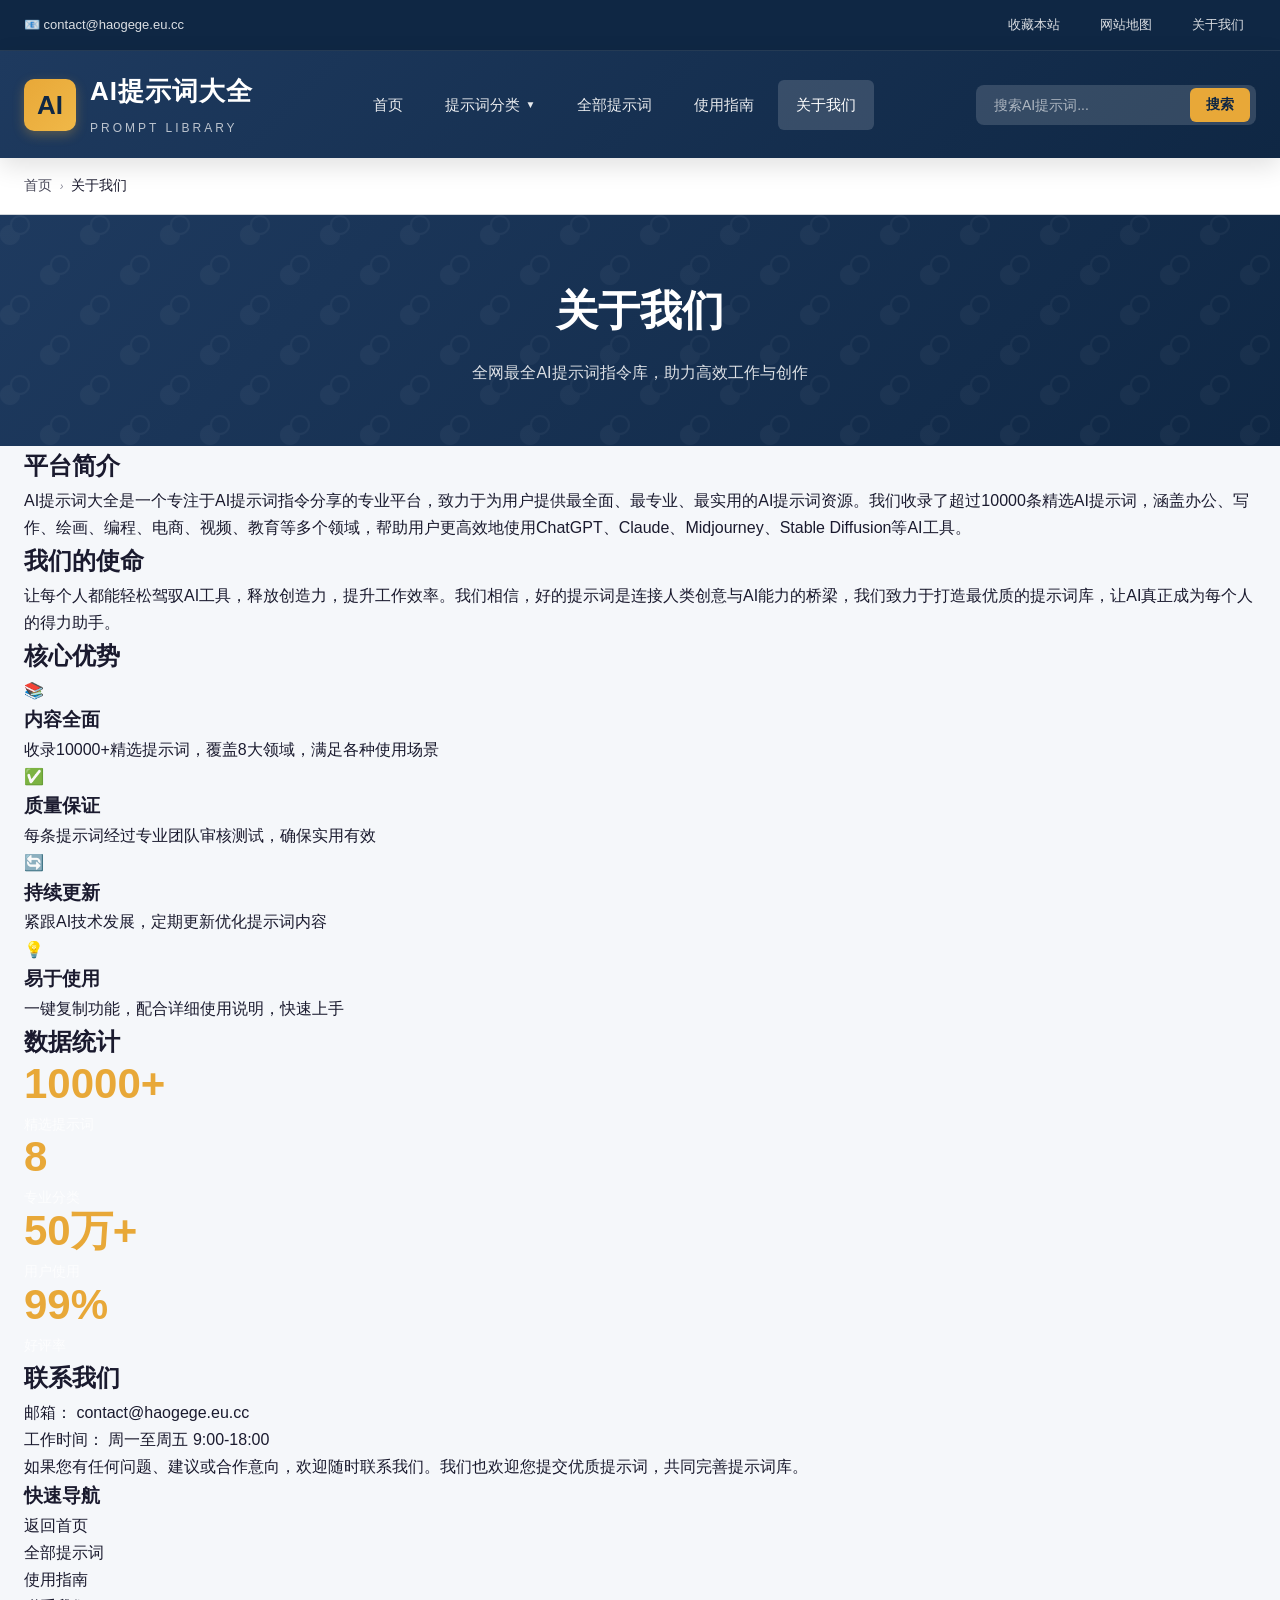
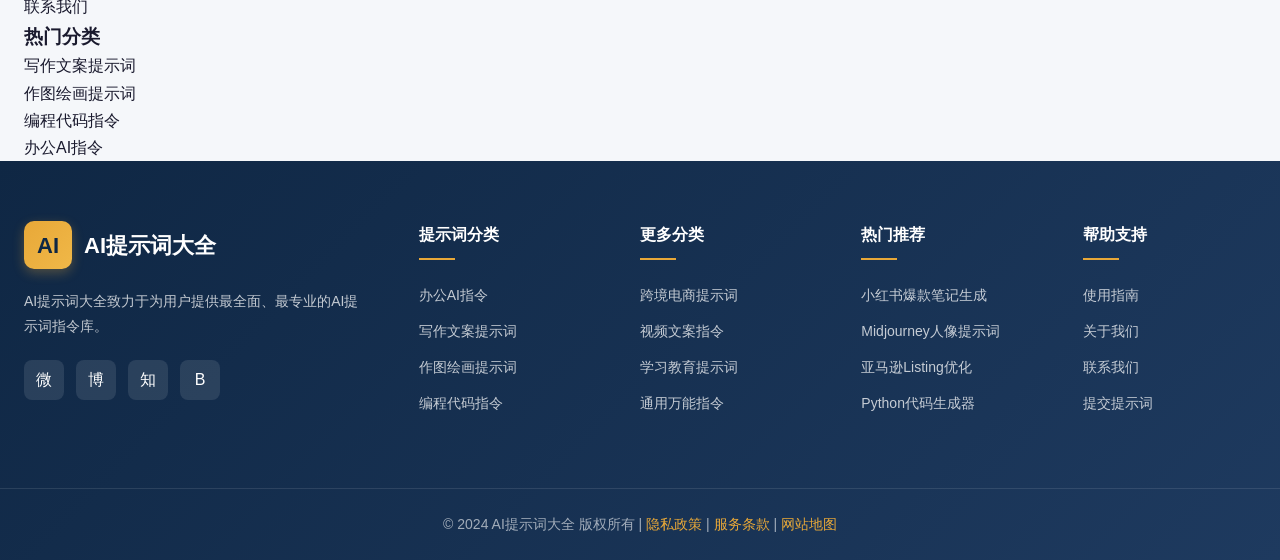
==== about.html @ a2c7ab74 "Add files via upload" ====
<!DOCTYPE html>
<html lang="zh-CN">
<head>
    <meta charset="UTF-8">
    <meta name="viewport" content="width=device-width, initial-scale=1.0">
    <meta name="description" content="关于AI提示词大全 - 全网最全AI指令库，致力于为用户提供最全面、最专业的AI提示词指令，助力高效工作与创作。">
    <meta name="keywords" content="AI提示词大全,关于我们,AI指令库,AI工具">
    <meta name="author" content="AI提示词大全">
    <meta name="robots" content="index, follow">
    <link rel="canonical" href="https://haogege.eu.cc/about.html">
    <title>关于我们 - AI提示词大全</title>
    <link rel="stylesheet" href="css/style.css">
    <link rel="icon" type="image/x-icon" href="favicon.ico">
</head>
<body>
    <div class="top-bar">
        <div class="container">
            <div class="top-bar-left">
                <span>📧 contact@haogege.eu.cc</span>

            </div>
            <div class="top-bar-right">
                <a href="#">收藏本站</a>
                <a href="sitemap.xml">网站地图</a>
                <a href="about.html">关于我们</a>
            </div>
        </div>
    </div>

    <header class="header">
        <div class="header-main">
            <div class="container">
                <a href="index.html" class="logo">
                    <div class="logo-icon">AI</div>
                    <div class="logo-text">
                        <h1>AI提示词大全</h1>
                        <span>PROMPT LIBRARY</span>
                    </div>
                </a>
                <nav>
                    <ul class="main-nav">
                        <li><a href="index.html">首页</a></li>
                        <li>
                            <a href="#">提示词分类 <i>▼</i></a>
                            <ul class="dropdown-menu">
                                <li><a href="category-office.html">办公AI指令</a></li>
                                <li><a href="category-writing.html">写作文案提示词</a></li>
                                <li><a href="category-image.html">作图绘画提示词</a></li>
                                <li><a href="category-code.html">编程代码指令</a></li>
                                <li><a href="category-ecommerce.html">跨境电商提示词</a></li>
                                <li><a href="category-video.html">视频文案指令</a></li>
                                <li><a href="category-education.html">学习教育提示词</a></li>
                                <li><a href="category-general.html">通用万能指令</a></li>
                            </ul>
                        </li>
                        <li><a href="prompts.html">全部提示词</a></li>
                        <li><a href="guide.html">使用指南</a></li>
                        <li><a href="about.html" class="active">关于我们</a></li>
                    </ul>
                </nav>
                <div class="header-search">
                    <input type="text" placeholder="搜索AI提示词..." id="headerSearch">
                    <button type="button">搜索</button>
                </div>
                <button class="mobile-toggle" id="mobileToggle">☰</button>
            </div>
        </div>
    </header>

    <nav class="breadcrumb">
        <div class="container">
            <ul class="breadcrumb-list">
                <li><a href="index.html">首页</a> <i>›</i></li>
                <li class="active">关于我们</li>
            </ul>
        </div>
    </nav>

    <section class="page-header">
        <div class="container">
            <h1 class="page-title">关于我们</h1>
            <p class="page-desc">全网最全AI提示词指令库，助力高效工作与创作</p>
        </div>
    </section>

    <section class="content-section">
        <div class="container">
            <div class="content-wrapper">
                <div class="content-main">
                    <article class="content-article">
                        <section class="article-block">
                            <h2>平台简介</h2>
                            <p>AI提示词大全是一个专注于AI提示词指令分享的专业平台，致力于为用户提供最全面、最专业、最实用的AI提示词资源。我们收录了超过10000条精选AI提示词，涵盖办公、写作、绘画、编程、电商、视频、教育等多个领域，帮助用户更高效地使用ChatGPT、Claude、Midjourney、Stable Diffusion等AI工具。</p>
                        </section>

                        <section class="article-block">
                            <h2>我们的使命</h2>
                            <p>让每个人都能轻松驾驭AI工具，释放创造力，提升工作效率。我们相信，好的提示词是连接人类创意与AI能力的桥梁，我们致力于打造最优质的提示词库，让AI真正成为每个人的得力助手。</p>
                        </section>

                        <section class="article-block">
                            <h2>核心优势</h2>
                            <div class="feature-grid">
                                <div class="feature-item">
                                    <div class="feature-icon">📚</div>
                                    <h3>内容全面</h3>
                                    <p>收录10000+精选提示词，覆盖8大领域，满足各种使用场景</p>
                                </div>
                                <div class="feature-item">
                                    <div class="feature-icon">✅</div>
                                    <h3>质量保证</h3>
                                    <p>每条提示词经过专业团队审核测试，确保实用有效</p>
                                </div>
                                <div class="feature-item">
                                    <div class="feature-icon">🔄</div>
                                    <h3>持续更新</h3>
                                    <p>紧跟AI技术发展，定期更新优化提示词内容</p>
                                </div>
                                <div class="feature-item">
                                    <div class="feature-icon">💡</div>
                                    <h3>易于使用</h3>
                                    <p>一键复制功能，配合详细使用说明，快速上手</p>
                                </div>
                            </div>
                        </section>

                        <section class="article-block">
                            <h2>数据统计</h2>
                            <div class="stats-grid">
                                <div class="stat-card">
                                    <div class="stat-number">10000+</div>
                                    <div class="stat-label">精选提示词</div>
                                </div>
                                <div class="stat-card">
                                    <div class="stat-number">8</div>
                                    <div class="stat-label">专业分类</div>
                                </div>
                                <div class="stat-card">
                                    <div class="stat-number">50万+</div>
                                    <div class="stat-label">用户使用</div>
                                </div>
                                <div class="stat-card">
                                    <div class="stat-number">99%</div>
                                    <div class="stat-label">好评率</div>
                                </div>
                            </div>
                        </section>

                        <section class="article-block">
                            <h2>联系我们</h2>
                            <div class="contact-info">
                                <div class="contact-item">
                                    <span class="contact-label">邮箱：</span>
                                    <span>contact@haogege.eu.cc</span>
                                </div>

                                <div class="contact-item">
                                    <span class="contact-label">工作时间：</span>
                                    <span>周一至周五 9:00-18:00</span>
                                </div>
                            </div>
                            <p>如果您有任何问题、建议或合作意向，欢迎随时联系我们。我们也欢迎您提交优质提示词，共同完善提示词库。</p>
                        </section>
                    </article>
                </div>
                <aside class="content-sidebar">
                    <div class="sidebar-block">
                        <h3>快速导航</h3>
                        <ul class="quick-nav">
                            <li><a href="index.html">返回首页</a></li>
                            <li><a href="prompts.html">全部提示词</a></li>
                            <li><a href="guide.html">使用指南</a></li>
                            <li><a href="contact.html">联系我们</a></li>
                        </ul>
                    </div>
                    <div class="sidebar-block">
                        <h3>热门分类</h3>
                        <ul class="hot-list">
                            <li><a href="category-writing.html">写作文案提示词</a></li>
                            <li><a href="category-image.html">作图绘画提示词</a></li>
                            <li><a href="category-code.html">编程代码指令</a></li>
                            <li><a href="category-office.html">办公AI指令</a></li>
                        </ul>
                    </div>
                </aside>
            </div>
        </div>
    </section>

    <footer class="footer">
        <div class="footer-top">
            <div class="container">
                <div class="footer-grid">
                    <div class="footer-brand">
                        <div class="footer-logo">
                            <div class="logo-icon">AI</div>
                            <span class="logo-text">AI提示词大全</span>
                        </div>
                        <p>AI提示词大全致力于为用户提供最全面、最专业的AI提示词指令库。</p>
                        <div class="footer-social">
                            <a href="#" title="微信">微</a>
                            <a href="#" title="微博">博</a>
                            <a href="#" title="知乎">知</a>
                            <a href="#" title="B站">B</a>
                        </div>
                    </div>
                    <div class="footer-column">
                        <h4>提示词分类</h4>
                        <ul>
                            <li><a href="category-office.html">办公AI指令</a></li>
                            <li><a href="category-writing.html">写作文案提示词</a></li>
                            <li><a href="category-image.html">作图绘画提示词</a></li>
                            <li><a href="category-code.html">编程代码指令</a></li>
                        </ul>
                    </div>
                    <div class="footer-column">
                        <h4>更多分类</h4>
                        <ul>
                            <li><a href="category-ecommerce.html">跨境电商提示词</a></li>
                            <li><a href="category-video.html">视频文案指令</a></li>
                            <li><a href="category-education.html">学习教育提示词</a></li>
                            <li><a href="category-general.html">通用万能指令</a></li>
                        </ul>
                    </div>
                    <div class="footer-column">
                        <h4>热门推荐</h4>
                        <ul>
                            <li><a href="detail.html">小红书爆款笔记生成</a></li>
                            <li><a href="detail.html">Midjourney人像提示词</a></li>
                            <li><a href="detail.html">亚马逊Listing优化</a></li>
                            <li><a href="detail.html">Python代码生成器</a></li>
                        </ul>
                    </div>
                    <div class="footer-column">
                        <h4>帮助支持</h4>
                        <ul>
                            <li><a href="guide.html">使用指南</a></li>
                            <li><a href="about.html">关于我们</a></li>
                            <li><a href="contact.html">联系我们</a></li>
                            <li><a href="#">提交提示词</a></li>
                        </ul>
                    </div>
                </div>
            </div>
        </div>
        <div class="footer-bottom">
            <div class="container">
                <p>© 2024 AI提示词大全 版权所有 | <a href="#">隐私政策</a> | <a href="#">服务条款</a> | <a href="sitemap.xml">网站地图</a></p>
            </div>
        </div>
    </footer>

    <div class="mobile-menu" id="mobileMenu">
        <div class="mobile-menu-header">
            <span class="logo-text">AI提示词大全</span>
            <button class="mobile-menu-close" id="mobileClose">✕</button>
        </div>
        <nav class="mobile-menu-nav">
            <ul>
                <li><a href="index.html">首页</a></li>
                <li><a href="category-office.html">办公AI指令</a></li>
                <li><a href="category-writing.html">写作文案提示词</a></li>
                <li><a href="category-image.html">作图绘画提示词</a></li>
                <li><a href="category-code.html">编程代码指令</a></li>
                <li><a href="category-ecommerce.html">跨境电商提示词</a></li>
                <li><a href="category-video.html">视频文案指令</a></li>
                <li><a href="category-education.html">学习教育提示词</a></li>
                <li><a href="category-general.html">通用万能指令</a></li>
            </ul>
        </nav>
    </div>
    <div class="mobile-overlay" id="mobileOverlay"></div>

    <button class="back-to-top" id="backToTop">↑</button>
    <div class="copy-toast" id="copyToast">复制成功！</div>

    <script src="js/main.js"></script>
</body>
</html>
---- css/style.css ----
* {
    margin: 0;
    padding: 0;
    box-sizing: border-box;
}

:root {
    --primary-color: #1e3a5f;
    --primary-dark: #0f2744;
    --primary-light: #2d5a8a;
    --accent-color: #e8a838;
    --accent-hover: #f0b848;
    --text-dark: #1a1a2e;
    --text-medium: #4a4a5a;
    --text-light: #7a7a8a;
    --bg-white: #ffffff;
    --bg-light: #f5f7fa;
    --bg-gray: #e8ecf0;
    --border-color: #d0d5da;
    --success-color: #28a745;
    --shadow-sm: 0 2px 4px rgba(0,0,0,0.08);
    --shadow-md: 0 4px 12px rgba(0,0,0,0.1);
    --shadow-lg: 0 8px 24px rgba(0,0,0,0.12);
    --shadow-xl: 0 16px 40px rgba(0,0,0,0.15);
    --transition: all 0.3s ease;
}

html {
    scroll-behavior: smooth;
}

body {
    font-family: 'Microsoft YaHei', 'PingFang SC', 'Helvetica Neue', Arial, sans-serif;
    line-height: 1.7;
    color: var(--text-dark);
    background: var(--bg-light);
}

a {
    text-decoration: none;
    color: inherit;
    transition: var(--transition);
}

ul {
    list-style: none;
}

img {
    max-width: 100%;
    height: auto;
}

.container {
    max-width: 1320px;
    margin: 0 auto;
    padding: 0 24px;
}

.container-fluid {
    max-width: 100%;
    padding: 0 32px;
}

/* ========== 顶部导航 ========== */
.top-bar {
    background: var(--primary-dark);
    padding: 10px 0;
    border-bottom: 1px solid rgba(255,255,255,0.1);
}

.top-bar .container {
    display: flex;
    justify-content: space-between;
    align-items: center;
}

.top-bar-left {
    display: flex;
    gap: 32px;
}

.top-bar-left span {
    color: rgba(255,255,255,0.85);
    font-size: 13px;
    display: flex;
    align-items: center;
    gap: 8px;
}

.top-bar-left i {
    color: var(--accent-color);
}

.top-bar-right {
    display: flex;
    gap: 16px;
}

.top-bar-right a {
    color: rgba(255,255,255,0.85);
    font-size: 13px;
    padding: 4px 12px;
    border-radius: 4px;
    transition: var(--transition);
}

.top-bar-right a:hover {
    background: rgba(255,255,255,0.1);
    color: #fff;
}

.header {
    background: linear-gradient(135deg, var(--primary-color) 0%, var(--primary-dark) 100%);
    position: sticky;
    top: 0;
    z-index: 1000;
    box-shadow: var(--shadow-lg);
}

.header-main {
    padding: 18px 0;
}

.header-main .container {
    display: flex;
    justify-content: space-between;
    align-items: center;
}

.logo {
    display: flex;
    align-items: center;
    gap: 14px;
}

.logo-icon {
    width: 52px;
    height: 52px;
    background: linear-gradient(135deg, var(--accent-color) 0%, var(--accent-hover) 100%);
    border-radius: 10px;
    display: flex;
    align-items: center;
    justify-content: center;
    font-size: 26px;
    font-weight: bold;
    color: var(--primary-dark);
    box-shadow: 0 4px 12px rgba(232, 168, 56, 0.3);
}

.logo-text h1 {
    font-size: 26px;
    font-weight: 700;
    color: #fff;
    letter-spacing: 1px;
}

.logo-text span {
    font-size: 12px;
    color: rgba(255,255,255,0.7);
    letter-spacing: 3px;
    text-transform: uppercase;
}

.main-nav {
    display: flex;
    gap: 6px;
}

.main-nav > li {
    position: relative;
}

.main-nav > li > a {
    display: flex;
    align-items: center;
    gap: 6px;
    padding: 12px 18px;
    color: rgba(255,255,255,0.9);
    font-size: 15px;
    font-weight: 500;
    border-radius: 6px;
    transition: var(--transition);
}

.main-nav > li > a:hover,
.main-nav > li > a.active {
    background: rgba(255,255,255,0.15);
    color: #fff;
}

.main-nav > li > a i {
    font-size: 10px;
    transition: var(--transition);
}

.main-nav > li:hover > a i {
    transform: rotate(180deg);
}

.dropdown-menu {
    position: absolute;
    top: 100%;
    left: 0;
    min-width: 240px;
    background: #fff;
    border-radius: 8px;
    box-shadow: var(--shadow-xl);
    opacity: 0;
    visibility: hidden;
    transform: translateY(10px);
    transition: var(--transition);
    padding: 8px 0;
    z-index: 100;
}

.main-nav > li:hover .dropdown-menu {
    opacity: 1;
    visibility: visible;
    transform: translateY(0);
}

.dropdown-menu li a {
    display: block;
    padding: 12px 20px;
    color: var(--text-medium);
    font-size: 14px;
    transition: var(--transition);
}

.dropdown-menu li a:hover {
    background: var(--bg-light);
    color: var(--primary-color);
    padding-left: 26px;
}

.header-search {
    position: relative;
    display: flex;
    align-items: center;
}

.header-search input {
    width: 280px;
    padding: 12px 50px 12px 18px;
    border: none;
    border-radius: 8px;
    background: rgba(255,255,255,0.15);
    color: #fff;
    font-size: 14px;
    transition: var(--transition);
}

.header-search input::placeholder {
    color: rgba(255,255,255,0.6);
}

.header-search input:focus {
    outline: none;
    background: rgba(255,255,255,0.25);
    width: 320px;
}

.header-search button {
    position: absolute;
    right: 6px;
    top: 50%;
    transform: translateY(-50%);
    padding: 8px 16px;
    background: var(--accent-color);
    color: var(--primary-dark);
    border: none;
    border-radius: 6px;
    font-size: 14px;
    font-weight: 600;
    cursor: pointer;
    transition: var(--transition);
}

.header-search button:hover {
    background: var(--accent-hover);
}

.mobile-toggle {
    display: none;
    background: none;
    border: none;
    color: #fff;
    font-size: 26px;
    cursor: pointer;
    padding: 8px;
}

/* ========== Banner区域 ========== */
.banner {
    background: linear-gradient(135deg, var(--primary-color) 0%, var(--primary-dark) 100%);
    padding: 100px 0;
    position: relative;
    overflow: hidden;
}

.banner::before {
    content: '';
    position: absolute;
    top: 0;
    left: 0;
    right: 0;
    bottom: 0;
    background: url("data:image/svg+xml,%3Csvg width='80' height='80' viewBox='0 0 80 80' xmlns='http://www.w3.org/2000/svg'%3E%3Cg fill='none' fill-rule='evenodd'%3E%3Cg fill='%23ffffff' fill-opacity='0.04'%3E%3Cpath d='M50 50c0-5.523 4.477-10 10-10s10 4.477 10 10-4.477 10-10 10c0 5.523-4.477 10-10 10s-10-4.477-10-10 4.477-10 10-10zM10 10c0-5.523 4.477-10 10-10s10 4.477 10 10-4.477 10-10 10c0 5.523-4.477 10-10 10S0 25.523 0 20s4.477-10 10-10zm10 8c4.418 0 8-3.582 8-8s-3.582-8-8-8-8 3.582-8 8 3.582 8 8 8zm40 40c4.418 0 8-3.582 8-8s-3.582-8-8-8-8 3.582-8 8 3.582 8 8 8z' /%3E%3C/g%3E%3C/g%3E%3C/svg%3E");
}

.banner .container {
    position: relative;
    z-index: 1;
}

.banner-content {
    text-align: center;
    max-width: 900px;
    margin: 0 auto;
}

.banner-badge {
    display: inline-block;
    padding: 8px 20px;
    background: rgba(232, 168, 56, 0.2);
    border: 1px solid var(--accent-color);
    border-radius: 30px;
    color: var(--accent-color);
    font-size: 14px;
    font-weight: 600;
    margin-bottom: 24px;
}

.banner-title {
    font-size: 52px;
    font-weight: 700;
    color: #fff;
    margin-bottom: 20px;
    line-height: 1.3;
}

.banner-title span {
    color: var(--accent-color);
}

.banner-desc {
    font-size: 18px;
    color: rgba(255,255,255,0.85);
    margin-bottom: 40px;
    line-height: 1.8;
}

.banner-search {
    max-width: 700px;
    margin: 0 auto 48px;
    position: relative;
    display: flex;
    background: #fff;
    border-radius: 12px;
    box-shadow: var(--shadow-xl);
    overflow: hidden;
}

.banner-search input {
    flex: 1;
    padding: 20px 24px;
    border: none;
    font-size: 16px;
    color: var(--text-dark);
}

.banner-search input:focus {
    outline: none;
}

.banner-search select {
    padding: 0 20px;
    border: none;
    border-left: 1px solid var(--border-color);
    background: transparent;
    font-size: 15px;
    color: var(--text-medium);
    cursor: pointer;
    min-width: 140px;
}

.banner-search button {
    padding: 20px 36px;
    background: linear-gradient(135deg, var(--accent-color) 0%, var(--accent-hover) 100%);
    color: var(--primary-dark);
    border: none;
    font-size: 16px;
    font-weight: 600;
    cursor: pointer;
    transition: var(--transition);
}

.banner-search button:hover {
    opacity: 0.9;
}

.banner-stats {
    display: flex;
    justify-content: center;
    gap: 80px;
}

.stat-item {
    text-align: center;
}

.stat-number {
    font-size: 42px;
    font-weight: 700;
    color: var(--accent-color);
    display: block;
    line-height: 1;
}

.stat-label {
    font-size: 14px;
    color: rgba(255,255,255,0.75);
    margin-top: 8px;
}

/* ========== 分类导航区块 ========== */
.category-section {
    padding: 80px 0;
    background: var(--bg-white);
}

.section-header {
    text-align: center;
    margin-bottom: 48px;
}

.section-header h2 {
    font-size: 36px;
    font-weight: 700;
    color: var(--text-dark);
    margin-bottom: 16px;
}

.section-header p {
    font-size: 16px;
    color: var(--text-medium);
    max-width: 600px;
    margin: 0 auto;
}

.category-grid {
    display: grid;
    grid-template-columns: repeat(4, 1fr);
    gap: 24px;
}

.category-block {
    background: var(--bg-light);
    border-radius: 16px;
    padding: 32px 28px;
    text-align: center;
    border: 2px solid transparent;
    transition: var(--transition);
    position: relative;
    overflow: hidden;
}

.category-block::before {
    content: '';
    position: absolute;
    top: 0;
    left: 0;
    right: 0;
    height: 4px;
    background: linear-gradient(90deg, var(--primary-color), var(--primary-light));
    transform: scaleX(0);
    transition: var(--transition);
}

.category-block:hover {
    border-color: var(--primary-light);
    box-shadow: var(--shadow-lg);
    transform: translateY(-4px);
}

.category-block:hover::before {
    transform: scaleX(1);
}

.category-icon {
    width: 72px;
    height: 72px;
    margin: 0 auto 20px;
    background: linear-gradient(135deg, var(--primary-color) 0%, var(--primary-light) 100%);
    border-radius: 16px;
    display: flex;
    align-items: center;
    justify-content: center;
    font-size: 32px;
    transition: var(--transition);
}

.category-block:hover .category-icon {
    transform: scale(1.1);
    background: linear-gradient(135deg, var(--accent-color) 0%, var(--accent-hover) 100%);
}

.category-block h3 {
    font-size: 20px;
    font-weight: 600;
    color: var(--text-dark);
    margin-bottom: 10px;
}

.category-block p {
    font-size: 14px;
    color: var(--text-medium);
    margin-bottom: 16px;
}

.category-count {
    display: inline-block;
    padding: 4px 14px;
    background: var(--primary-color);
    color: #fff;
    font-size: 13px;
    border-radius: 20px;
}

/* ========== 提示词列表 ========== */
.prompt-section {
    padding: 80px 0;
    background: var(--bg-light);
}

.prompt-header {
    display: flex;
    justify-content: space-between;
    align-items: center;
    margin-bottom: 32px;
    padding-bottom: 20px;
    border-bottom: 2px solid var(--border-color);
}

.prompt-header h2 {
    font-size: 28px;
    font-weight: 700;
    color: var(--text-dark);
    position: relative;
    padding-left: 20px;
}

.prompt-header h2::before {
    content: '';
    position: absolute;
    left: 0;
    top: 50%;
    transform: translateY(-50%);
    width: 5px;
    height: 28px;
    background: linear-gradient(180deg, var(--accent-color), var(--primary-color));
    border-radius: 3px;
}

.filter-tabs {
    display: flex;
    gap: 12px;
}

.filter-tab {
    padding: 10px 20px;
    background: var(--bg-white);
    border: 1px solid var(--border-color);
    border-radius: 8px;
    font-size: 14px;
    color: var(--text-medium);
    cursor: pointer;
    transition: var(--transition);
}

.filter-tab:hover,
.filter-tab.active {
    background: var(--primary-color);
    border-color: var(--primary-color);
    color: #fff;
}

.prompt-list {
    display: flex;
    flex-direction: column;
    gap: 20px;
}

.prompt-card {
    background: var(--bg-white);
    border-radius: 12px;
    padding: 28px 32px;
    border: 1px solid var(--border-color);
    transition: var(--transition);
    display: flex;
    justify-content: space-between;
    align-items: flex-start;
    gap: 24px;
}

.prompt-card:hover {
    border-color: var(--primary-light);
    box-shadow: var(--shadow-md);
}

.prompt-info {
    flex: 1;
}

.prompt-meta {
    display: flex;
    align-items: center;
    gap: 16px;
    margin-bottom: 12px;
}

.prompt-category {
    display: inline-block;
    padding: 4px 12px;
    background: linear-gradient(135deg, var(--primary-color), var(--primary-light));
    color: #fff;
    font-size: 12px;
    border-radius: 4px;
}

.prompt-tag {
    display: inline-block;
    padding: 3px 10px;
    background: var(--bg-light);
    color: var(--text-medium);
    font-size: 12px;
    border-radius: 4px;
}

.prompt-title {
    font-size: 20px;
    font-weight: 600;
    color: var(--text-dark);
    margin-bottom: 10px;
    line-height: 1.5;
}

.prompt-card:hover .prompt-title {
    color: var(--primary-color);
}

.prompt-desc {
    font-size: 15px;
    color: var(--text-medium);
    line-height: 1.7;
    margin-bottom: 16px;
}

.prompt-preview {
    background: var(--bg-light);
    border-radius: 8px;
    padding: 16px 20px;
    font-size: 14px;
    color: var(--text-dark);
    line-height: 1.6;
    border-left: 3px solid var(--accent-color);
}

.prompt-actions {
    display: flex;
    flex-direction: column;
    gap: 12px;
    flex-shrink: 0;
}

.btn-copy {
    display: flex;
    align-items: center;
    justify-content: center;
    gap: 8px;
    padding: 14px 28px;
    background: linear-gradient(135deg, var(--accent-color), var(--accent-hover));
    color: var(--primary-dark);
    border: none;
    border-radius: 8px;
    font-size: 15px;
    font-weight: 600;
    cursor: pointer;
    transition: var(--transition);
}

.btn-copy:hover {
    transform: translateY(-2px);
    box-shadow: var(--shadow-md);
}

.btn-copy.copied {
    background: var(--success-color);
    color: #fff;
}

.btn-detail {
    display: flex;
    align-items: center;
    justify-content: center;
    gap: 6px;
    padding: 12px 28px;
    background: transparent;
    color: var(--primary-color);
    border: 2px solid var(--primary-color);
    border-radius: 8px;
    font-size: 14px;
    font-weight: 600;
    cursor: pointer;
    transition: var(--transition);
}

.btn-detail:hover {
    background: var(--primary-color);
    color: #fff;
}

/* ========== 分页 ========== */
.pagination {
    display: flex;
    justify-content: center;
    gap: 8px;
    margin-top: 48px;
}

.pagination a,
.pagination span {
    display: flex;
    align-items: center;
    justify-content: center;
    min-width: 44px;
    height: 44px;
    padding: 0 16px;
    background: var(--bg-white);
    border: 1px solid var(--border-color);
    border-radius: 8px;
    font-size: 15px;
    color: var(--text-medium);
    transition: var(--transition);
}

.pagination a:hover,
.pagination span.active {
    background: var(--primary-color);
    border-color: var(--primary-color);
    color: #fff;
}

.pagination .disabled {
    opacity: 0.5;
    cursor: not-allowed;
}

/* ========== 详情页 ========== */
.detail-section {
    padding: 60px 0;
    background: var(--bg-light);
}

.detail-container {
    display: grid;
    grid-template-columns: 1fr 300px;
    gap: 40px;
}

.detail-main {
    background: var(--bg-white);
    border-radius: 16px;
    padding: 40px;
    box-shadow: var(--shadow-sm);
}

.detail-header {
    margin-bottom: 32px;
    padding-bottom: 24px;
    border-bottom: 2px solid var(--border-color);
}

.detail-meta {
    display: flex;
    align-items: center;
    gap: 16px;
    margin-bottom: 16px;
}

.detail-category {
    display: inline-block;
    padding: 6px 16px;
    background: linear-gradient(135deg, var(--primary-color), var(--primary-light));
    color: #fff;
    font-size: 13px;
    border-radius: 6px;
}

.detail-title {
    font-size: 32px;
    font-weight: 700;
    color: var(--text-dark);
    line-height: 1.4;
    margin-bottom: 16px;
}

.detail-info {
    display: flex;
    gap: 24px;
    font-size: 14px;
    color: var(--text-light);
}

.detail-info span {
    display: flex;
    align-items: center;
    gap: 6px;
}

.detail-content h2 {
    font-size: 24px;
    font-weight: 600;
    color: var(--text-dark);
    margin: 36px 0 20px;
    padding-left: 16px;
    border-left: 4px solid var(--accent-color);
}

.detail-content h3 {
    font-size: 20px;
    font-weight: 600;
    color: var(--text-dark);
    margin: 28px 0 16px;
}

.detail-content p {
    font-size: 16px;
    color: var(--text-medium);
    line-height: 1.9;
    margin-bottom: 20px;
}

.detail-content ul,
.detail-content ol {
    margin: 20px 0;
    padding-left: 24px;
}

.detail-content li {
    font-size: 16px;
    color: var(--text-medium);
    line-height: 1.8;
    margin-bottom: 10px;
    list-style: disc;
}

.detail-content ol li {
    list-style: decimal;
}

.prompt-box {
    background: var(--primary-dark);
    border-radius: 12px;
    padding: 28px;
    margin: 28px 0;
    position: relative;
}

.prompt-box-header {
    display: flex;
    justify-content: space-between;
    align-items: center;
    margin-bottom: 16px;
}

.prompt-box-title {
    font-size: 14px;
    color: var(--accent-color);
    font-weight: 600;
}

.prompt-box-copy {
    padding: 8px 20px;
    background: var(--accent-color);
    color: var(--primary-dark);
    border: none;
    border-radius: 6px;
    font-size: 13px;
    font-weight: 600;
    cursor: pointer;
    transition: var(--transition);
}

.prompt-box-copy:hover {
    background: var(--accent-hover);
}

.prompt-box-content {
    font-size: 15px;
    color: #fff;
    line-height: 1.8;
    white-space: pre-wrap;
    font-family: 'Consolas', 'Monaco', monospace;
}

.example-box {
    background: var(--bg-light);
    border-radius: 12px;
    padding: 24px;
    margin: 24px 0;
    border-left: 4px solid var(--primary-color);
}

.example-box h4 {
    font-size: 16px;
    font-weight: 600;
    color: var(--text-dark);
    margin-bottom: 12px;
}

.example-box p {
    font-size: 15px;
    color: var(--text-medium);
    margin-bottom: 0;
}

/* ========== 侧边栏 ========== */
.sidebar {
    display: flex;
    flex-direction: column;
    gap: 28px;
}

.sidebar-widget {
    background: var(--bg-white);
    border-radius: 12px;
    padding: 24px;
    box-shadow: var(--shadow-sm);
}

.sidebar-widget h3 {
    font-size: 18px;
    font-weight: 600;
    color: var(--text-dark);
    margin-bottom: 20px;
    padding-bottom: 12px;
    border-bottom: 2px solid var(--border-color);
    position: relative;
}

.sidebar-widget h3::after {
    content: '';
    position: absolute;
    bottom: -2px;
    left: 0;
    width: 50px;
    height: 2px;
    background: var(--accent-color);
}

.toc-list {
    display: flex;
    flex-direction: column;
    gap: 8px;
}

.toc-list a {
    display: block;
    padding: 10px 14px;
    font-size: 14px;
    color: var(--text-medium);
    border-radius: 6px;
    transition: var(--transition);
    border-left: 3px solid transparent;
}

.toc-list a:hover,
.toc-list a.active {
    background: var(--bg-light);
    color: var(--primary-color);
    border-left-color: var(--accent-color);
}

.related-list {
    display: flex;
    flex-direction: column;
    gap: 16px;
}

.related-item {
    display: flex;
    gap: 12px;
    padding-bottom: 16px;
    border-bottom: 1px solid var(--border-color);
}

.related-item:last-child {
    padding-bottom: 0;
    border-bottom: none;
}

.related-item h4 {
    font-size: 14px;
    font-weight: 500;
    color: var(--text-dark);
    line-height: 1.5;
    margin-bottom: 6px;
    transition: var(--transition);
}

.related-item:hover h4 {
    color: var(--primary-color);
}

.related-item span {
    font-size: 12px;
    color: var(--text-light);
}

/* ========== 面包屑导航 ========== */
.breadcrumb {
    background: var(--bg-white);
    padding: 16px 0;
    border-bottom: 1px solid var(--border-color);
}

.breadcrumb-list {
    display: flex;
    align-items: center;
    gap: 8px;
    font-size: 14px;
}

.breadcrumb-list li {
    display: flex;
    align-items: center;
    gap: 8px;
}

.breadcrumb-list li a {
    color: var(--text-medium);
}

.breadcrumb-list li a:hover {
    color: var(--primary-color);
}

.breadcrumb-list li.active {
    color: var(--text-dark);
    font-weight: 500;
}

.breadcrumb-list li i {
    font-size: 10px;
    color: var(--text-light);
}

/* ========== 页面头部 ========== */
.page-header {
    background: linear-gradient(135deg, var(--primary-color) 0%, var(--primary-dark) 100%);
    padding: 60px 0;
    text-align: center;
    position: relative;
    overflow: hidden;
}

.page-header::before {
    content: '';
    position: absolute;
    top: 0;
    left: 0;
    right: 0;
    bottom: 0;
    background: url("data:image/svg+xml,%3Csvg width='80' height='80' viewBox='0 0 80 80' xmlns='http://www.w3.org/2000/svg'%3E%3Cg fill='none' fill-rule='evenodd'%3E%3Cg fill='%23ffffff' fill-opacity='0.04'%3E%3Cpath d='M50 50c0-5.523 4.477-10 10-10s10 4.477 10 10-4.477 10-10 10c0 5.523-4.477 10-10 10s-10-4.477-10-10 4.477-10 10-10zM10 10c0-5.523 4.477-10 10-10s10 4.477 10 10-4.477 10-10 10c0 5.523-4.477 10-10 10S0 25.523 0 20s4.477-10 10-10zm10 8c4.418 0 8-3.582 8-8s-3.582-8-8-8-8 3.582-8 8 3.582 8 8 8zm40 40c4.418 0 8-3.582 8-8s-3.582-8-8-8-8 3.582-8 8 3.582 8 8 8z' /%3E%3C/g%3E%3C/g%3E%3C/svg%3E");
}

.page-header .container {
    position: relative;
    z-index: 1;
}

.page-title {
    font-size: 42px;
    font-weight: 700;
    color: #fff;
    margin-bottom: 12px;
}

.page-desc {
    font-size: 16px;
    color: rgba(255,255,255,0.85);
    max-width: 600px;
    margin: 0 auto;
}

/* ========== 页脚 ========== */
.footer {
    background: linear-gradient(135deg, var(--primary-dark) 0%, var(--primary-color) 100%);
    color: #fff;
}

.footer-top {
    padding: 60px 0;
    border-bottom: 1px solid rgba(255,255,255,0.1);
}

.footer-grid {
    display: grid;
    grid-template-columns: 2fr 1fr 1fr 1fr 1fr;
    gap: 48px;
}

.footer-brand .footer-logo {
    display: flex;
    align-items: center;
    gap: 12px;
    margin-bottom: 20px;
}

.footer-brand .logo-icon {
    width: 48px;
    height: 48px;
    font-size: 22px;
}

.footer-brand .logo-text {
    font-size: 22px;
    font-weight: 700;
}

.footer-brand p {
    font-size: 14px;
    color: rgba(255,255,255,0.75);
    line-height: 1.8;
    margin-bottom: 20px;
}

.footer-social {
    display: flex;
    gap: 12px;
}

.footer-social a {
    width: 40px;
    height: 40px;
    display: flex;
    align-items: center;
    justify-content: center;
    background: rgba(255,255,255,0.1);
    border-radius: 8px;
    color: #fff;
    font-size: 16px;
    transition: var(--transition);
}

.footer-social a:hover {
    background: var(--accent-color);
    color: var(--primary-dark);
}

.footer-column h4 {
    font-size: 16px;
    font-weight: 600;
    margin-bottom: 24px;
    position: relative;
    padding-bottom: 12px;
}

.footer-column h4::after {
    content: '';
    position: absolute;
    bottom: 0;
    left: 0;
    width: 36px;
    height: 2px;
    background: var(--accent-color);
}

.footer-column ul li {
    margin-bottom: 12px;
}

.footer-column ul li a {
    font-size: 14px;
    color: rgba(255,255,255,0.75);
    transition: var(--transition);
    display: flex;
    align-items: center;
    gap: 8px;
}

.footer-column ul li a:hover {
    color: var(--accent-color);
    padding-left: 6px;
}

.footer-bottom {
    padding: 24px 0;
    text-align: center;
}

.footer-bottom p {
    font-size: 14px;
    color: rgba(255,255,255,0.6);
}

.footer-bottom a {
    color: var(--accent-color);
}

/* ========== 移动端菜单 ========== */
.mobile-menu {
    position: fixed;
    top: 0;
    left: -100%;
    width: 300px;
    height: 100vh;
    background: #fff;
    z-index: 2000;
    transition: var(--transition);
    overflow-y: auto;
    box-shadow: var(--shadow-xl);
}

.mobile-menu.active {
    left: 0;
}

.mobile-menu-header {
    padding: 20px;
    background: linear-gradient(135deg, var(--primary-color), var(--primary-dark));
    display: flex;
    justify-content: space-between;
    align-items: center;
}

.mobile-menu-header .logo-text {
    color: #fff;
    font-size: 20px;
    font-weight: 700;
}

.mobile-menu-close {
    background: none;
    border: none;
    color: #fff;
    font-size: 26px;
    cursor: pointer;
}

.mobile-menu-nav {
    padding: 20px;
}

.mobile-menu-nav li {
    border-bottom: 1px solid var(--border-color);
}

.mobile-menu-nav li a {
    display: block;
    padding: 14px 0;
    font-size: 15px;
    color: var(--text-dark);
    font-weight: 500;
}

.mobile-menu-nav li a:hover {
    color: var(--primary-color);
}

.mobile-overlay {
    position: fixed;
    top: 0;
    left: 0;
    width: 100%;
    height: 100%;
    background: rgba(0,0,0,0.5);
    z-index: 1999;
    opacity: 0;
    visibility: hidden;
    transition: var(--transition);
}

.mobile-overlay.active {
    opacity: 1;
    visibility: visible;
}

/* ========== 回到顶部 ========== */
.back-to-top {
    position: fixed;
    bottom: 30px;
    right: 30px;
    width: 50px;
    height: 50px;
    background: linear-gradient(135deg, var(--primary-color), var(--primary-light));
    color: #fff;
    border: none;
    border-radius: 10px;
    font-size: 22px;
    cursor: pointer;
    opacity: 0;
    visibility: hidden;
    transition: var(--transition);
    box-shadow: var(--shadow-md);
    z-index: 999;
}

.back-to-top.visible {
    opacity: 1;
    visibility: visible;
}

.back-to-top:hover {
    transform: translateY(-4px);
    box-shadow: var(--shadow-lg);
}

/* ========== 复制成功提示 ========== */
.copy-toast {
    position: fixed;
    top: 50%;
    left: 50%;
    transform: translate(-50%, -50%) scale(0.8);
    background: var(--primary-dark);
    color: #fff;
    padding: 16px 32px;
    border-radius: 10px;
    font-size: 15px;
    font-weight: 500;
    opacity: 0;
    visibility: hidden;
    transition: var(--transition);
    z-index: 3000;
    box-shadow: var(--shadow-xl);
}

.copy-toast.show {
    opacity: 1;
    visibility: visible;
    transform: translate(-50%, -50%) scale(1);
}

/* ========== 响应式设计 ========== */
@media (max-width: 1200px) {
    .footer-grid {
        grid-template-columns: repeat(3, 1fr);
        gap: 32px;
    }
    
    .footer-brand {
        grid-column: span 3;
    }
}

@media (max-width: 1024px) {
    .category-grid {
        grid-template-columns: repeat(3, 1fr);
    }
    
    .detail-container {
        grid-template-columns: 1fr;
    }
    
    .sidebar {
        display: none;
    }
}

@media (max-width: 768px) {
    .top-bar {
        display: none;
    }
    
    .main-nav {
        display: none;
    }
    
    .header-search {
        display: none;
    }
    
    .mobile-toggle {
        display: block;
    }
    
    .banner {
        padding: 60px 0;
    }
    
    .banner-title {
        font-size: 32px;
    }
    
    .banner-desc {
        font-size: 16px;
    }
    
    .banner-search {
        flex-direction: column;
    }
    
    .banner-search select {
        border-left: none;
        border-top: 1px solid var(--border-color);
        padding: 16px 24px;
    }
    
    .banner-search button {
        padding: 16px;
    }
    
    .banner-stats {
        gap: 40px;
    }
    
    .stat-number {
        font-size: 32px;
    }
    
    .category-grid {
        grid-template-columns: repeat(2, 1fr);
    }
    
    .prompt-card {
        flex-direction: column;
    }
    
    .prompt-actions {
        flex-direction: row;
        width: 100%;
    }
    
    .btn-copy,
    .btn-detail {
        flex: 1;
    }
    
    .filter-tabs {
        flex-wrap: wrap;
    }
    
    .page-title {
        font-size: 32px;
    }
    
    .detail-title {
        font-size: 26px;
    }
    
    .footer-grid {
        grid-template-columns: repeat(2, 1fr);
    }
    
    .footer-brand {
        grid-column: span 2;
    }
}

@media (max-width: 480px) {
    .container {
        padding: 0 16px;
    }
    
    .banner-title {
        font-size: 26px;
    }
    
    .category-grid {
        grid-template-columns: 1fr;
    }
    
    .prompt-card {
        padding: 20px;
    }
    
    .detail-main {
        padding: 24px;
    }
    
    .footer-grid {
        grid-template-columns: 1fr;
    }
    
    .footer-brand {
        grid-column: span 1;
    }
}
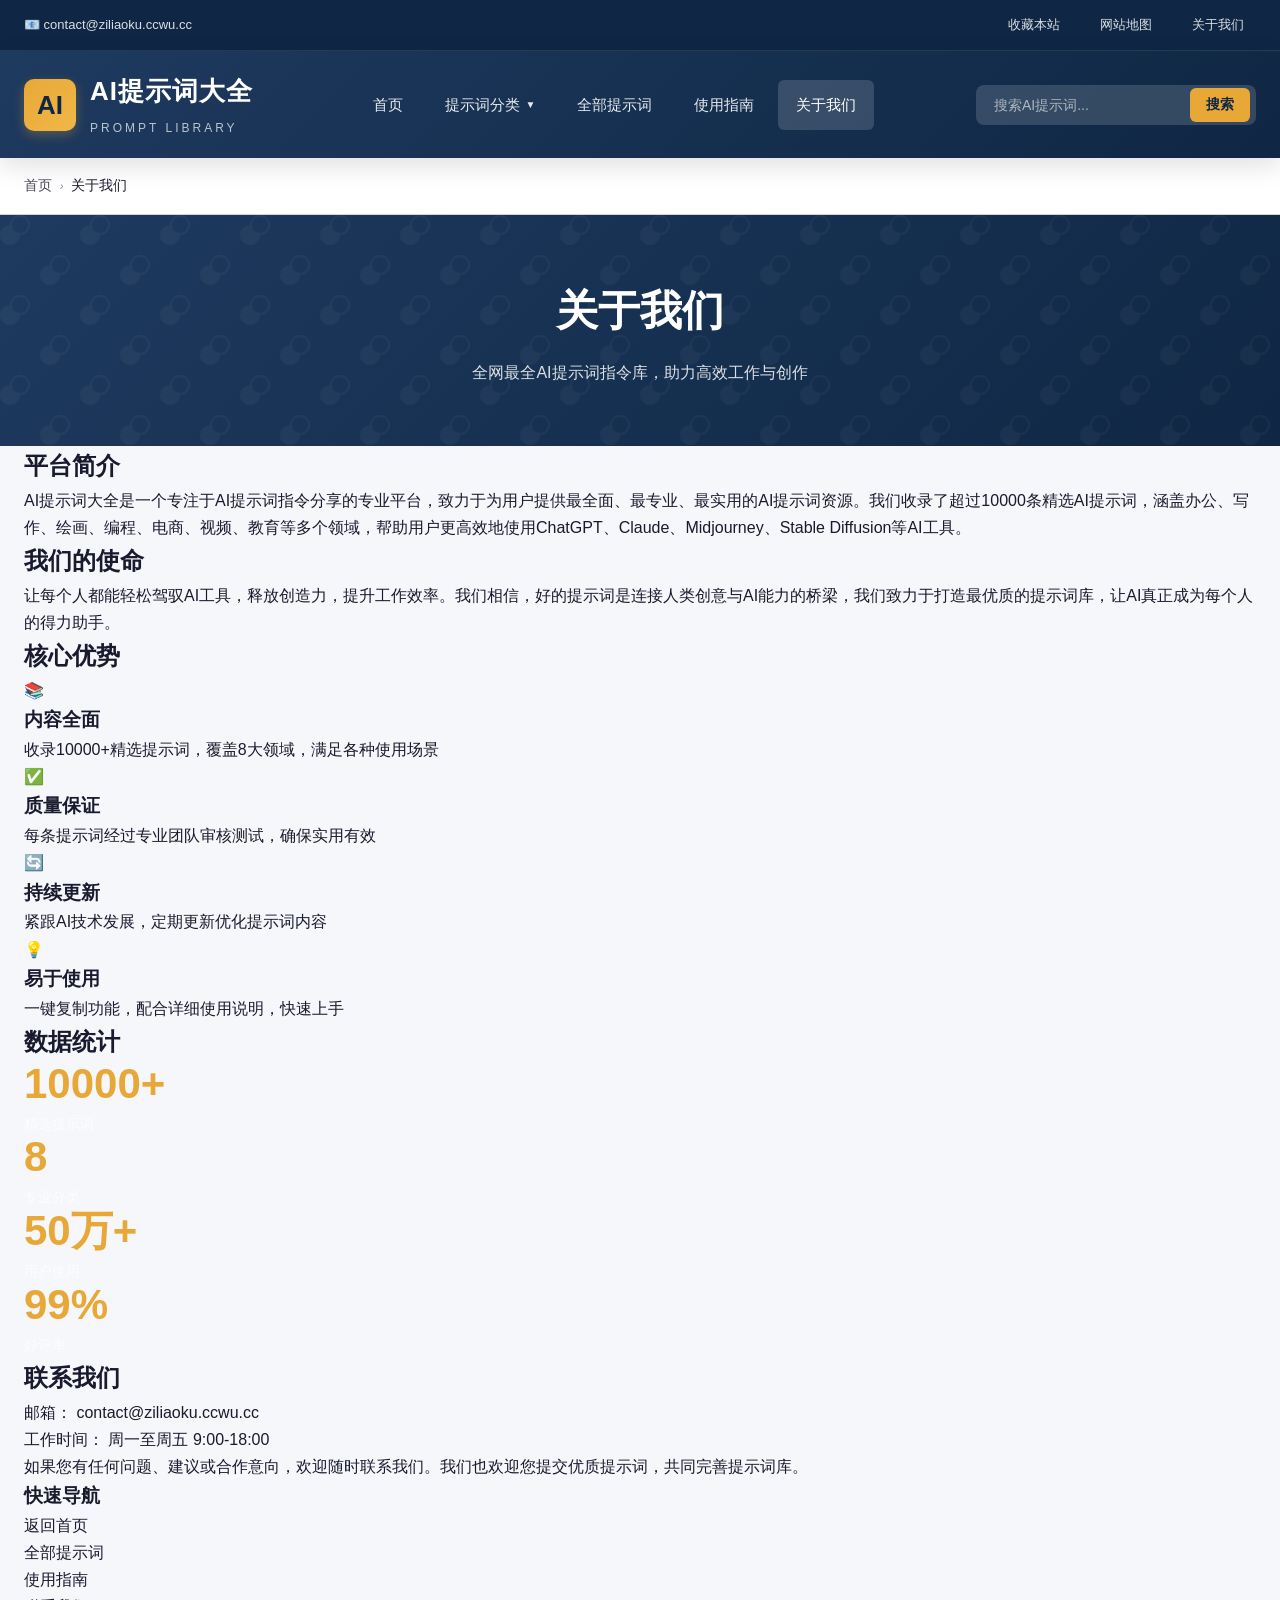
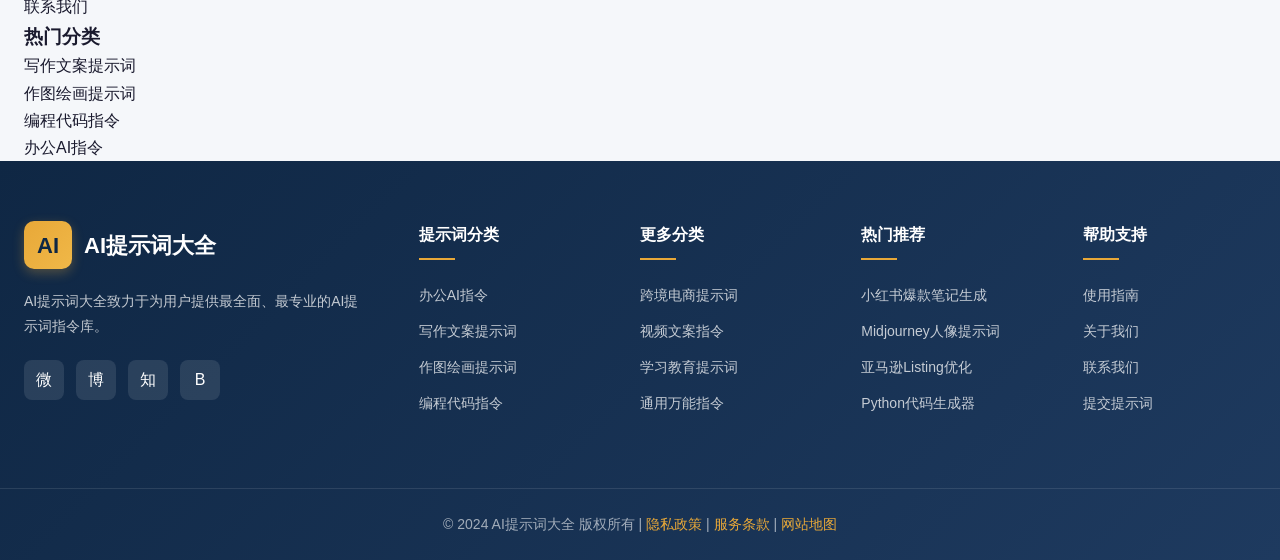
==== commit 96ad0e40: "Update about.html" ====
--- a/about.html
+++ b/about.html
@@ -7,7 +7,7 @@
     <meta name="keywords" content="AI提示词大全,关于我们,AI指令库,AI工具">
     <meta name="author" content="AI提示词大全">
     <meta name="robots" content="index, follow">
-    <link rel="canonical" href="https://haogege.eu.cc/about.html">
+    <link rel="canonical" href="https://ziliaoku.ccwu.cc/about.html">
     <title>关于我们 - AI提示词大全</title>
     <link rel="stylesheet" href="css/style.css">
     <link rel="icon" type="image/x-icon" href="favicon.ico">
@@ -16,7 +16,7 @@
     <div class="top-bar">
         <div class="container">
             <div class="top-bar-left">
-                <span>📧 contact@haogege.eu.cc</span>
+                <span>📧 contact@ziliaoku.ccwu.cc</span>
 
             </div>
             <div class="top-bar-right">
@@ -151,7 +151,7 @@
                             <div class="contact-info">
                                 <div class="contact-item">
                                     <span class="contact-label">邮箱：</span>
-                                    <span>contact@haogege.eu.cc</span>
+                                    <span>contact@ziliaoku.ccwu.cc</span>
                                 </div>
 
                                 <div class="contact-item">
